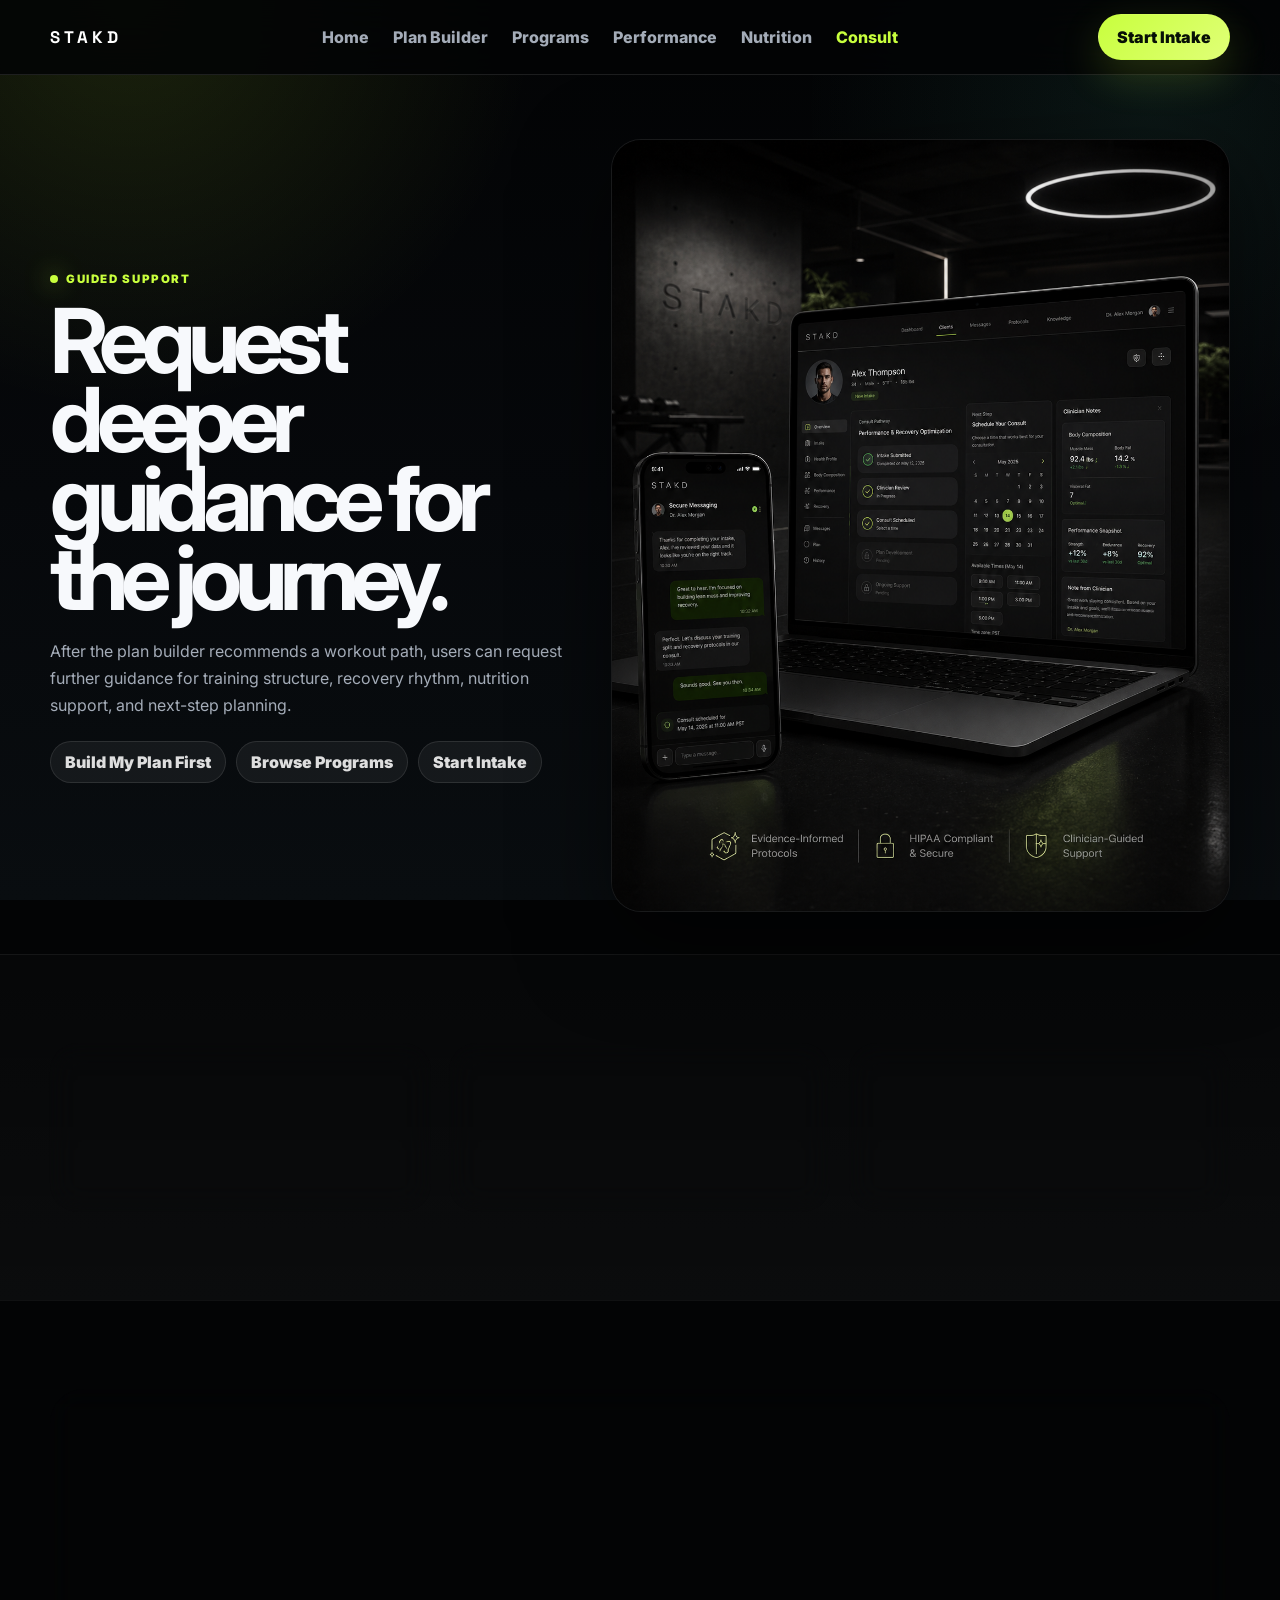
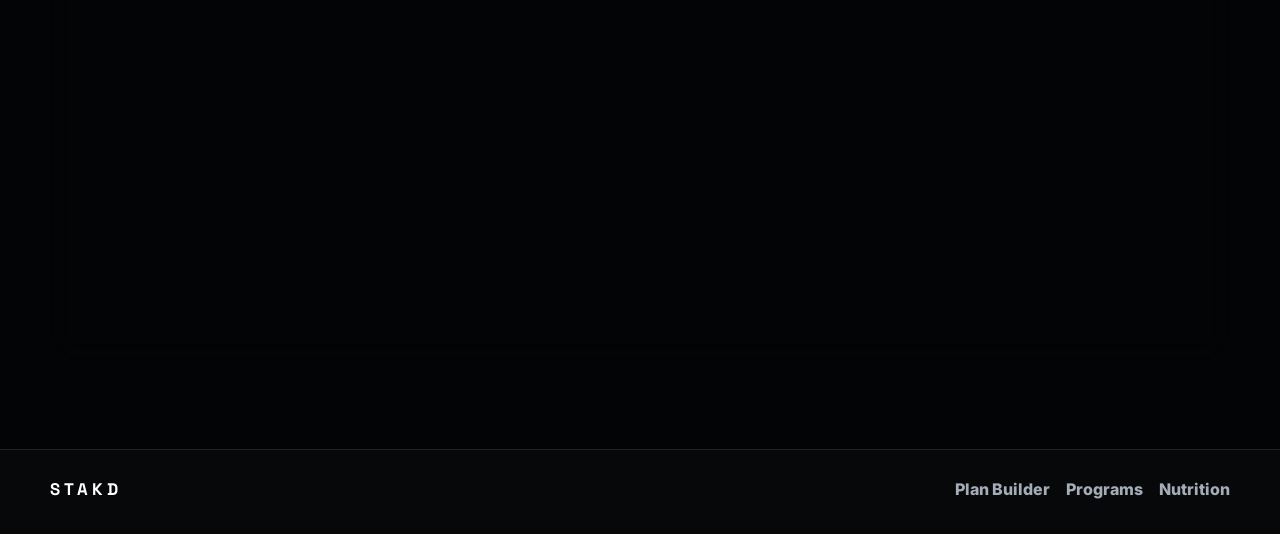
==== consult.html @ 35921d0e "Add consult page" ====
<!DOCTYPE html><html lang="en"><head><meta charset="UTF-8"><meta name="viewport" content="width=device-width, initial-scale=1.0"><title>STAKD | Guided Support</title><link rel="preconnect" href="https://fonts.googleapis.com"><link rel="preconnect" href="https://fonts.gstatic.com" crossorigin><link href="https://fonts.googleapis.com/css2?family=Inter:wght@400;500;600;700;800;900&family=Space+Grotesk:wght@400;500;700&display=swap" rel="stylesheet"><link rel="stylesheet" href="stakd-live.css?v=8"><link rel="stylesheet" href="pages.css?v=1"></head><body><header class="topbar"><div class="container nav"><a class="logo" href="index.html">STAKD</a><button class="menu-toggle" data-menu-toggle aria-label="Open navigation">☰</button><nav class="navlinks"><a href="index.html">Home</a><a href="plan-builder.html">Plan Builder</a><a href="programs.html">Programs</a><a href="performance.html">Performance</a><a href="nutrition.html">Nutrition</a><a class="active" href="consult.html">Consult</a></nav><div class="navcta"><a class="btn btn-primary" href="#consult-form">Start Intake</a></div></div></header><main><section class="page-hero"><div class="container page-hero-grid"><div><span class="eyebrow">Guided Support</span><h1>Request deeper guidance for the journey.</h1><p>After the plan builder recommends a workout path, users can request further guidance for training structure, recovery rhythm, nutrition support, and next-step planning.</p><div class="hero-mini-nav"><a href="plan-builder.html">Build My Plan First</a><a href="programs.html">Browse Programs</a><a href="#consult-form">Start Intake</a></div></div><div class="page-hero-img"><img src="84A07037-4C45-4E5B-ADD9-18933054A563.png" alt="STAKD guided support interface"></div></div></section><section class="section section-alt"><div class="container page-card-grid"><div class="page-card"><span class="mini">Step 1</span><h3>Build the plan.</h3><p>Use age, height, weight, goal, schedule, and training level to generate the starting track.</p></div><div class="page-card"><span class="mini">Step 2</span><h3>Review the path.</h3><p>Open the track page for detailed stats, focus areas, weekly breakdowns, and plan logic.</p></div><div class="page-card"><span class="mini">Step 3</span><h3>Request guidance.</h3><p>Submit the intake so the next step can be structured around the user's actual journey.</p></div></div></section><section class="section" id="consult-form"><div class="container"><div class="consult-card"><div><span class="eyebrow">STAKD Intake</span><h2>Start your guided support request.</h2><p>This form captures lead information for training, nutrition, recovery, and consult interest. It keeps the conversion path clean and professional.</p><div class="feature-list"><div><strong>Training plan:</strong> understand the user’s selected track and weekly schedule.</div><div><strong>Nutrition support:</strong> identify food structure and macro guidance needs.</div><div><strong>Recovery rhythm:</strong> understand sleep, soreness, readiness, and consistency barriers.</div></div></div><form class="form" id="leadForm"><input type="text" placeholder="Full name" required><input type="email" placeholder="Email" required><select required><option value="">Primary interest</option><option>Training Program</option><option>Nutrition Support</option><option>Recovery Optimization</option><option>Guided Performance Consult</option><option>Full STAKD Plan</option></select><textarea placeholder="Tell us your age, goal, training history, current obstacles, and what guidance you want."></textarea><button class="btn btn-primary" type="submit">Submit Request</button><p class="fine">This form is for general information and guidance requests only.</p></form></div></div></section></main><footer class="footer"><div class="container footer-shell"><a class="logo" href="index.html">STAKD</a><div class="footer-links"><a href="plan-builder.html">Plan Builder</a><a href="programs.html">Programs</a><a href="nutrition.html">Nutrition</a></div></div></footer><script src="nav.js?v=1"></script><script src="stakd-live.js?v=8"></script></body></html>
---- stakd-live.css ----
:root{--black:#030405;--charcoal:#07090c;--card:rgba(9,13,16,.82);--card2:rgba(16,21,26,.92);--line:rgba(255,255,255,.1);--text:#f7f9fc;--muted:#a4acb8;--lime:#c8ff3d;--mint:#62e8c8;--glow:0 30px 90px rgba(0,0,0,.55)}*{box-sizing:border-box}html{scroll-behavior:smooth}body{margin:0;background:#030405;color:var(--text);font-family:Inter,system-ui,-apple-system,BlinkMacSystemFont,"Segoe UI",sans-serif;overflow-x:hidden}body:before{content:"";position:fixed;inset:0;z-index:-2;background:radial-gradient(circle at 10% 0%,rgba(200,255,61,.12),transparent 28%),radial-gradient(circle at 90% 12%,rgba(98,232,200,.08),transparent 25%),linear-gradient(180deg,#030405,#06080b 55%,#090d10)}body:after{content:"";position:fixed;inset:0;z-index:-1;opacity:.08;background-image:radial-gradient(circle at 20% 20%,rgba(255,255,255,.12) .4px,transparent .5px);background-size:18px 18px}img{display:block;max-width:100%}a{text-decoration:none;color:inherit}.container{width:min(1180px,calc(100% - 32px));margin:0 auto}.topbar{position:sticky;top:0;z-index:50;background:rgba(3,4,5,.88);backdrop-filter:blur(18px);border-bottom:1px solid var(--line)}.nav{display:flex;align-items:center;justify-content:space-between;gap:18px;padding:14px 0}.logo{font-family:"Space Grotesk",Inter,sans-serif;font-size:1.05rem;font-weight:700;letter-spacing:.24em;color:#fff}.navlinks{display:flex;gap:24px;color:var(--muted);font-weight:800}.navlinks a:hover{color:#fff}.navcta{display:flex;gap:10px}.btn{display:inline-flex;align-items:center;justify-content:center;min-height:46px;padding:0 18px;border-radius:999px;border:1px solid transparent;font-weight:900;white-space:nowrap}.btn-primary{background:linear-gradient(135deg,var(--lime),#e0ff77);color:#071006;box-shadow:0 16px 42px rgba(200,255,61,.18)}.btn-dark{background:rgba(255,255,255,.055);border-color:var(--line);color:#fff}.hero{position:relative;min-height:calc(100vh - 75px);display:grid;align-items:center;padding:42px 0 70px}.hero-grid{display:grid;grid-template-columns:.9fr 1.1fr;gap:44px;align-items:center}.eyebrow{display:inline-flex;align-items:center;gap:8px;margin-bottom:16px;color:var(--lime);font-size:.72rem;font-weight:950;letter-spacing:.14em;text-transform:uppercase}.eyebrow:before{content:"";width:8px;height:8px;border-radius:50%;background:var(--lime);box-shadow:0 0 24px rgba(200,255,61,.85)}.ghostmark{display:block;margin-bottom:20px;font-family:"Space Grotesk",Inter,sans-serif;font-size:.95rem;letter-spacing:.42em;color:rgba(255,255,255,.42)}h1,h2,h3,p{margin-top:0}h1{font-size:clamp(3rem,7vw,6.2rem);line-height:.88;letter-spacing:-.08em;margin-bottom:20px}h2{font-size:clamp(2.05rem,4vw,4rem);line-height:.94;letter-spacing:-.06em;margin-bottom:16px}h3{font-size:clamp(1.35rem,2vw,2rem);line-height:1.05;letter-spacing:-.045em;margin-bottom:10px}p{color:var(--muted);line-height:1.7}.hero-copy p{max-width:640px;font-size:1.05rem}.hero-actions{display:flex;flex-wrap:wrap;gap:12px;margin:28px 0 32px}.stats{display:grid;grid-template-columns:repeat(3,1fr);gap:12px;max-width:600px}.stat{padding:17px;border-radius:20px;background:rgba(255,255,255,.045);border:1px solid var(--line)}.stat strong{display:block;font-size:1.45rem;letter-spacing:-.05em}.stat span{display:block;color:var(--muted);font-size:.84rem;font-weight:800}.hero-art{position:relative}.hero-art:before{content:"";position:absolute;top:4%;left:50%;transform:translateX(-50%);width:62%;aspect-ratio:1/.18;border:4px solid rgba(255,255,255,.88);border-radius:50%;opacity:.7}.hero-art img{position:relative;z-index:1;width:100%;border-radius:30px;border:1px solid rgba(255,255,255,.08);box-shadow:var(--glow)}.ticker{overflow:hidden;border-block:1px solid var(--line);background:rgba(255,255,255,.025);padding:16px 0}.ticker-track{display:flex;gap:34px;width:max-content;animation:ticker 28s linear infinite}.ticker span{font-family:"Space Grotesk",Inter,sans-serif;color:rgba(255,255,255,.66);font-size:.82rem;font-weight:700;letter-spacing:.16em;text-transform:uppercase}@keyframes ticker{to{transform:translateX(-50%)}}.section{padding:88px 0}.section-alt{background:linear-gradient(180deg,rgba(255,255,255,.015),rgba(255,255,255,.035));border-block:1px solid rgba(255,255,255,.04)}.section-head{max-width:780px;margin-bottom:30px}.glass,.plan-card,.copy-panel,.overlay,details,.consult-card{background:linear-gradient(160deg,rgba(255,255,255,.07),rgba(255,255,255,.026));border:1px solid var(--line);box-shadow:var(--glow);backdrop-filter:blur(16px)}.plan-grid{display:grid;grid-template-columns:repeat(4,1fr);gap:14px;margin-bottom:18px}.plan-card{border-radius:24px;padding:22px;text-align:left;color:#fff;cursor:pointer}.plan-card.active,.plan-card:hover{border-color:rgba(200,255,61,.38)}.tag,.mini{display:inline-flex;width:fit-content;border-radius:999px;padding:7px 10px;background:rgba(200,255,61,.15);color:var(--lime);font-size:.72rem;letter-spacing:.1em;text-transform:uppercase;font-weight:950}.plan-card h3{margin-top:18px}.result{display:grid;grid-template-columns:1.15fr .85fr;gap:20px;border-radius:28px;padding:28px}.result ul,.clean-list{margin:0;padding-left:18px;color:var(--muted);line-height:1.8}.split{display:grid;grid-template-columns:.85fr 1.15fr;gap:24px;align-items:center}.split.reverse{grid-template-columns:1.15fr .85fr}.copy-panel{border-radius:30px;padding:28px}.pillrow{display:flex;flex-wrap:wrap;gap:10px;margin-top:20px}.pillrow span{padding:10px 14px;border-radius:999px;background:rgba(255,255,255,.055);border:1px solid var(--line);font-weight:900;color:rgba(255,255,255,.86)}.imagebox{overflow:hidden;border-radius:30px;border:1px solid rgba(255,255,255,.08);box-shadow:var(--glow);background:#050608}.imagebox img{width:100%;height:100%;object-fit:cover}.imagebox.phone img{object-fit:contain}.performance-grid{display:grid;grid-template-columns:1.2fr .8fr .8fr;gap:18px}.image-card{position:relative;overflow:hidden;border-radius:28px;background:#050608;box-shadow:var(--glow);border:1px solid rgba(255,255,255,.08)}.image-card img{width:100%;height:100%;object-fit:cover;min-height:430px}.image-card.wide img{min-height:520px}.overlay{position:absolute;left:16px;right:16px;bottom:16px;padding:16px;border-radius:20px}.nutrition-grid{display:grid;grid-template-columns:1.05fr .95fr;gap:22px;align-items:stretch}.food img{min-height:560px}.icon-points{display:grid;gap:14px;margin:22px 0 26px}.icon-points div{padding:16px 18px;border-radius:18px;background:rgba(255,255,255,.035);border:1px solid var(--line)}.icon-points strong{display:block;margin-bottom:6px}.icon-points span{display:block;color:var(--muted);line-height:1.55}.consult-card{display:grid;grid-template-columns:.85fr 1.15fr;gap:26px;border-radius:34px;padding:30px}.form{display:grid;gap:12px}input,select,textarea{width:100%;min-height:54px;border-radius:16px;border:1px solid rgba(255,255,255,.1);background:rgba(6,9,12,.82);color:#fff;padding:0 16px;outline:none}textarea{min-height:130px;padding-top:16px;resize:vertical}.fine{font-size:.82rem;color:var(--muted);line-height:1.55}.faq-grid{display:grid;gap:12px}details{padding:18px 20px;border-radius:22px}summary{cursor:pointer;font-weight:950}.footer{padding:28px 0 34px;border-top:1px solid var(--line);background:rgba(255,255,255,.02)}.footer-shell{display:flex;justify-content:space-between;align-items:center;gap:20px}.footer-links{display:flex;gap:16px;color:var(--muted);font-weight:800}@media(max-width:1080px){.hero-grid,.split,.split.reverse,.nutrition-grid,.consult-card,.result{grid-template-columns:1fr}.performance-grid{grid-template-columns:1fr}.plan-grid{grid-template-columns:repeat(2,1fr)}}@media(max-width:780px){.topbar{position:relative}.nav{padding:14px 0}.navlinks,.navcta{display:none}.logo{font-size:1.16rem;letter-spacing:.16em}.hero{min-height:auto;padding:22px 0 48px}.hero-grid{display:flex;flex-direction:column-reverse;gap:22px}.hero-art img{border-radius:22px;max-height:48vh;object-fit:cover;object-position:center}.hero-art:before{width:55%;border-width:3px;top:2%}.ghostmark{display:none}.eyebrow{font-size:.68rem}h1{font-size:clamp(2.85rem,15vw,4.75rem);line-height:.88;margin-bottom:16px}.hero-copy p{font-size:.98rem}.hero-actions{display:grid;grid-template-columns:1fr;gap:10px;margin:22px 0}.btn{width:100%}.stats,.plan-grid{grid-template-columns:1fr}.section{padding:58px 0}.copy-panel,.consult-card,.result{padding:22px;border-radius:24px}.image-card img,.image-card.wide img,.food img{min-height:360px}.footer-shell{flex-direction:column;align-items:flex-start}.footer-links{flex-wrap:wrap}}
---- pages.css ----
.menu-toggle{display:none;width:46px;height:46px;border-radius:999px;border:1px solid rgba(255,255,255,.12);background:rgba(255,255,255,.06);color:#fff;font-size:1.45rem;font-weight:900}.page-hero{padding:64px 0 42px}.page-hero-grid{display:grid;grid-template-columns:.92fr 1.08fr;gap:34px;align-items:center}.page-hero-img{border-radius:30px;overflow:hidden;border:1px solid rgba(255,255,255,.08);box-shadow:0 30px 90px rgba(0,0,0,.55);background:#050608}.page-hero-img img{width:100%;height:100%;object-fit:cover}.page-card-grid{display:grid;grid-template-columns:repeat(3,1fr);gap:18px}.page-card{background:linear-gradient(160deg,rgba(255,255,255,.07),rgba(255,255,255,.026));border:1px solid rgba(255,255,255,.1);border-radius:28px;padding:24px;box-shadow:0 30px 90px rgba(0,0,0,.55);backdrop-filter:blur(16px)}.page-card p{margin-bottom:0}.navlinks a.active{color:#c8ff3d}.home-route-grid{display:grid;grid-template-columns:repeat(5,1fr);gap:14px}.home-route{min-height:190px;display:flex;flex-direction:column;justify-content:space-between;border-radius:24px;padding:22px;background:linear-gradient(160deg,rgba(255,255,255,.07),rgba(255,255,255,.026));border:1px solid rgba(255,255,255,.1);box-shadow:0 30px 90px rgba(0,0,0,.4)}.home-route:hover{border-color:rgba(200,255,61,.4)}.home-route strong{font-size:1.35rem;letter-spacing:-.04em}.home-route span{color:#a4acb8;line-height:1.5}.section-tight{padding:58px 0}.back-row{display:flex;flex-wrap:wrap;gap:10px;margin-top:22px}.feature-list{display:grid;gap:12px;margin-top:18px}.feature-list div{padding:14px 16px;border-radius:18px;border:1px solid rgba(255,255,255,.1);background:rgba(255,255,255,.035);color:#a4acb8;line-height:1.55}.feature-list strong{color:#fff}.hero-mini-nav{display:flex;flex-wrap:wrap;gap:10px;margin-top:22px}.hero-mini-nav a{padding:10px 14px;border-radius:999px;background:rgba(255,255,255,.055);border:1px solid rgba(255,255,255,.1);font-weight:900;color:rgba(255,255,255,.86)}.hero-mini-nav a:hover{background:#c8ff3d;color:#071006}@media(max-width:960px){.page-hero-grid,.page-card-grid,.home-route-grid{grid-template-columns:1fr}.page-hero{padding:34px 0}.page-hero-img img{max-height:48vh}.home-route{min-height:150px}}@media(max-width:780px){.menu-toggle{display:inline-flex;align-items:center;justify-content:center}.nav{position:relative}.navlinks{position:absolute;left:0;right:0;top:100%;display:none!important;padding:14px;background:rgba(3,4,5,.96);border:1px solid rgba(255,255,255,.1);border-radius:0 0 22px 22px;box-shadow:0 30px 80px rgba(0,0,0,.5)}body.nav-open .navlinks{display:grid!important;gap:12px}.navlinks a{padding:12px 10px}.navcta{display:none!important}.logo{font-size:1.08rem}}
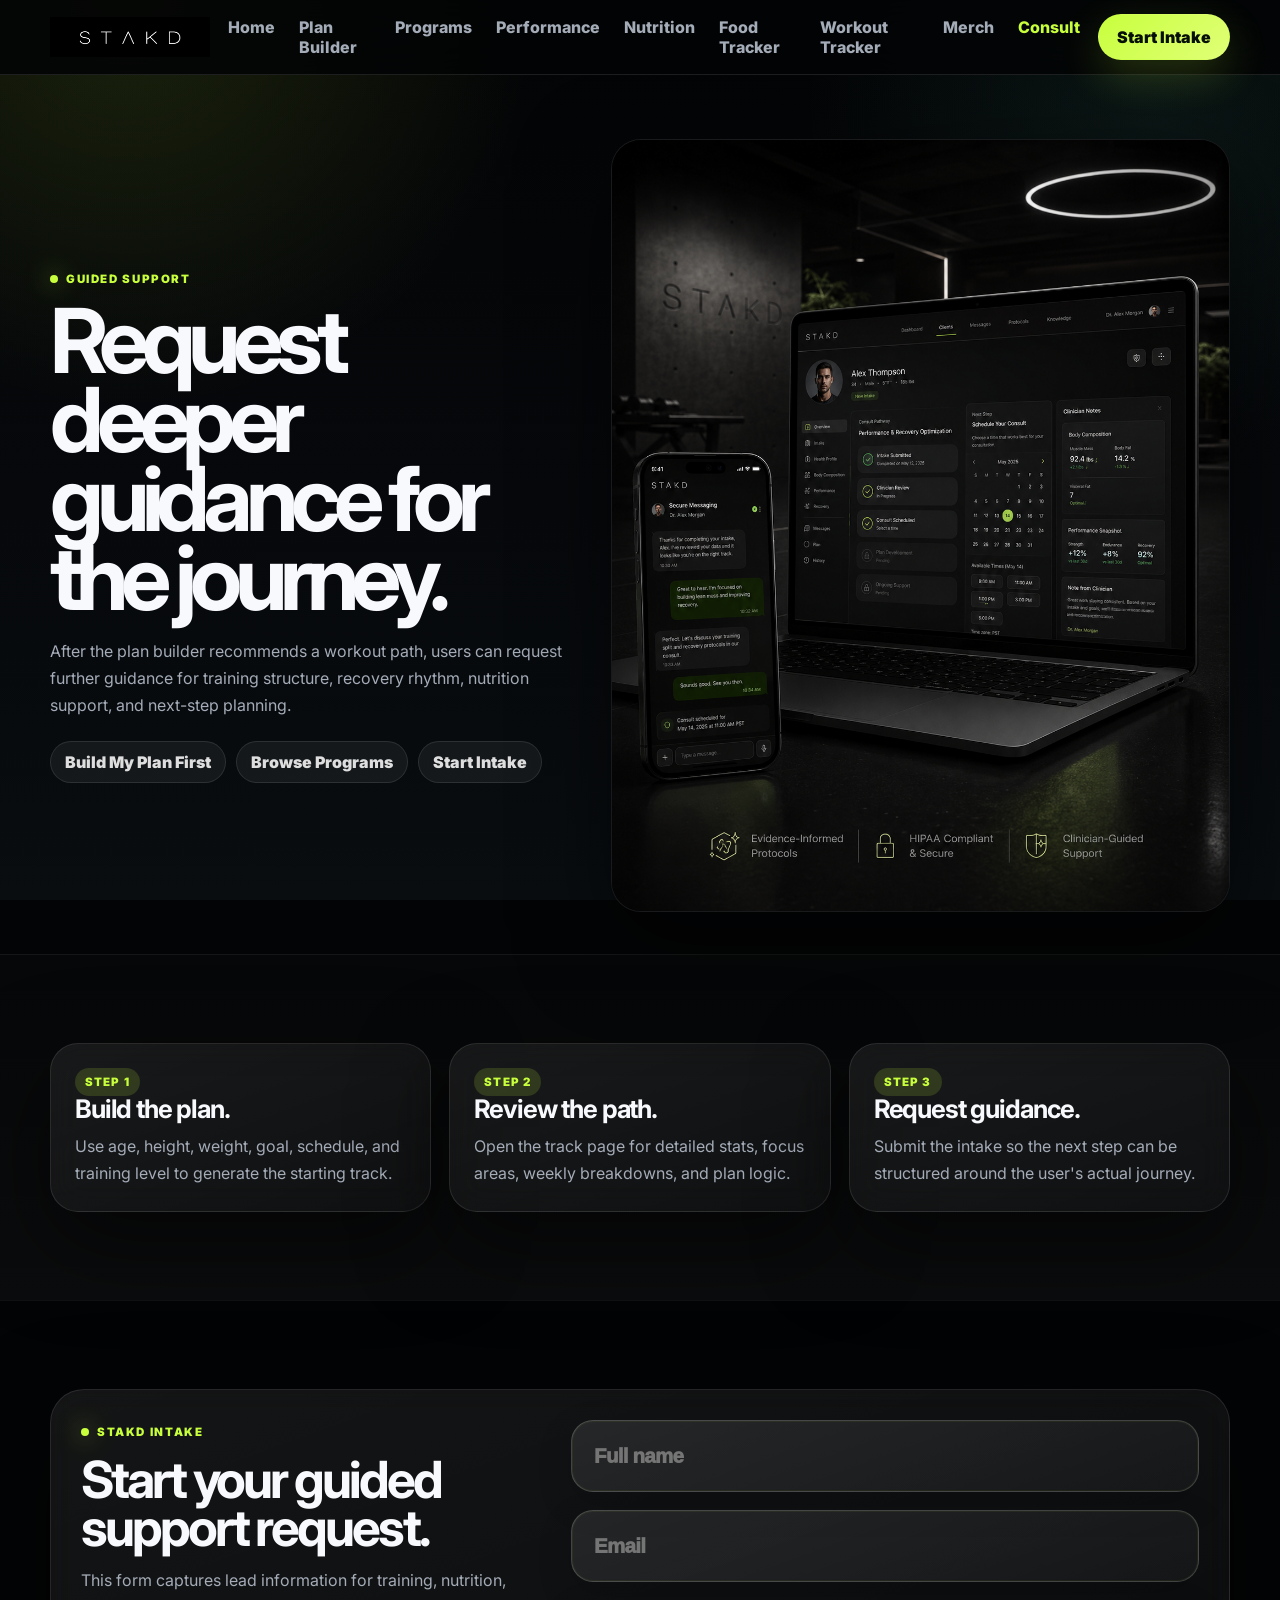
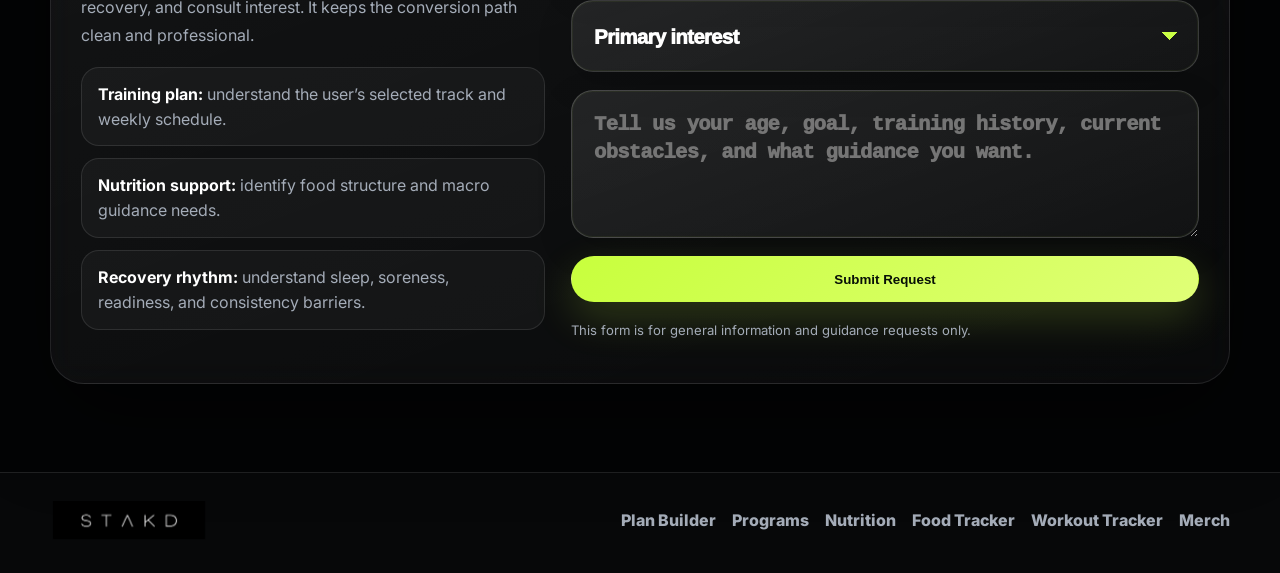
==== commit bcacdc16: "Cache bust consult uniform form fields" ====
--- a/consult.html
+++ b/consult.html
@@ -1 +1 @@
-<!DOCTYPE html><html lang="en"><head><meta charset="UTF-8"><meta name="viewport" content="width=device-width, initial-scale=1.0"><title>STAKD | Guided Support</title><link rel="preconnect" href="https://fonts.googleapis.com"><link rel="preconnect" href="https://fonts.gstatic.com" crossorigin><link href="https://fonts.googleapis.com/css2?family=Inter:wght@400;500;600;700;800;900&family=Space+Grotesk:wght@400;500;700&display=swap" rel="stylesheet"><link rel="stylesheet" href="stakd-live.css?v=8"><link rel="stylesheet" href="pages.css?v=1"></head><body><header class="topbar"><div class="container nav"><a class="logo" href="index.html">STAKD</a><button class="menu-toggle" data-menu-toggle aria-label="Open navigation">☰</button><nav class="navlinks"><a href="index.html">Home</a><a href="plan-builder.html">Plan Builder</a><a href="programs.html">Programs</a><a href="performance.html">Performance</a><a href="nutrition.html">Nutrition</a><a class="active" href="consult.html">Consult</a></nav><div class="navcta"><a class="btn btn-primary" href="#consult-form">Start Intake</a></div></div></header><main><section class="page-hero"><div class="container page-hero-grid"><div><span class="eyebrow">Guided Support</span><h1>Request deeper guidance for the journey.</h1><p>After the plan builder recommends a workout path, users can request further guidance for training structure, recovery rhythm, nutrition support, and next-step planning.</p><div class="hero-mini-nav"><a href="plan-builder.html">Build My Plan First</a><a href="programs.html">Browse Programs</a><a href="#consult-form">Start Intake</a></div></div><div class="page-hero-img"><img src="84A07037-4C45-4E5B-ADD9-18933054A563.png" alt="STAKD guided support interface"></div></div></section><section class="section section-alt"><div class="container page-card-grid"><div class="page-card"><span class="mini">Step 1</span><h3>Build the plan.</h3><p>Use age, height, weight, goal, schedule, and training level to generate the starting track.</p></div><div class="page-card"><span class="mini">Step 2</span><h3>Review the path.</h3><p>Open the track page for detailed stats, focus areas, weekly breakdowns, and plan logic.</p></div><div class="page-card"><span class="mini">Step 3</span><h3>Request guidance.</h3><p>Submit the intake so the next step can be structured around the user's actual journey.</p></div></div></section><section class="section" id="consult-form"><div class="container"><div class="consult-card"><div><span class="eyebrow">STAKD Intake</span><h2>Start your guided support request.</h2><p>This form captures lead information for training, nutrition, recovery, and consult interest. It keeps the conversion path clean and professional.</p><div class="feature-list"><div><strong>Training plan:</strong> understand the user’s selected track and weekly schedule.</div><div><strong>Nutrition support:</strong> identify food structure and macro guidance needs.</div><div><strong>Recovery rhythm:</strong> understand sleep, soreness, readiness, and consistency barriers.</div></div></div><form class="form" id="leadForm"><input type="text" placeholder="Full name" required><input type="email" placeholder="Email" required><select required><option value="">Primary interest</option><option>Training Program</option><option>Nutrition Support</option><option>Recovery Optimization</option><option>Guided Performance Consult</option><option>Full STAKD Plan</option></select><textarea placeholder="Tell us your age, goal, training history, current obstacles, and what guidance you want."></textarea><button class="btn btn-primary" type="submit">Submit Request</button><p class="fine">This form is for general information and guidance requests only.</p></form></div></div></section></main><footer class="footer"><div class="container footer-shell"><a class="logo" href="index.html">STAKD</a><div class="footer-links"><a href="plan-builder.html">Plan Builder</a><a href="programs.html">Programs</a><a href="nutrition.html">Nutrition</a></div></div></footer><script src="nav.js?v=1"></script><script src="stakd-live.js?v=8"></script></body></html>+<!DOCTYPE html><html lang="en"><head><meta charset="UTF-8"><meta name="viewport" content="width=device-width, initial-scale=1.0"><title>STAKD | Guided Support</title><link rel="preconnect" href="https://fonts.googleapis.com"><link rel="preconnect" href="https://fonts.gstatic.com" crossorigin><link href="https://fonts.googleapis.com/css2?family=Inter:wght@200;300;400;500;600;700;800;900&family=Space+Grotesk:wght@300;400;500;700&display=swap" rel="stylesheet"><link rel="stylesheet" href="stakd-live.css?v=20"><link rel="stylesheet" href="pages.css?v=20"><link rel="stylesheet" href="form-uniform.css?v=3"></head><body><header class="topbar"><div class="container nav"><a class="logo" href="index.html">STAKD</a><button class="menu-toggle" data-menu-toggle aria-label="Open navigation">☰</button><nav class="navlinks"><a href="index.html">Home</a><a href="plan-builder.html">Plan Builder</a><a href="programs.html">Programs</a><a href="performance.html">Performance</a><a href="nutrition.html">Nutrition</a><a href="food-tracker.html">Food Tracker</a><a href="workout-tracker.html">Workout Tracker</a><a href="merch.html">Merch</a><a class="active" href="consult.html">Consult</a></nav><div class="navcta"><a class="btn btn-primary" href="#consult-form">Start Intake</a></div></div></header><main><section class="page-hero"><div class="container page-hero-grid"><div><span class="eyebrow">Guided Support</span><h1>Request deeper guidance for the journey.</h1><p>After the plan builder recommends a workout path, users can request further guidance for training structure, recovery rhythm, nutrition support, and next-step planning.</p><div class="hero-mini-nav"><a href="plan-builder.html">Build My Plan First</a><a href="programs.html">Browse Programs</a><a href="#consult-form">Start Intake</a></div></div><div class="page-hero-img"><img src="84A07037-4C45-4E5B-ADD9-18933054A563.png" alt="STAKD guided support interface"></div></div></section><section class="section section-alt"><div class="container page-card-grid"><div class="page-card"><span class="mini">Step 1</span><h3>Build the plan.</h3><p>Use age, height, weight, goal, schedule, and training level to generate the starting track.</p></div><div class="page-card"><span class="mini">Step 2</span><h3>Review the path.</h3><p>Open the track page for detailed stats, focus areas, weekly breakdowns, and plan logic.</p></div><div class="page-card"><span class="mini">Step 3</span><h3>Request guidance.</h3><p>Submit the intake so the next step can be structured around the user's actual journey.</p></div></div></section><section class="section" id="consult-form"><div class="container"><div class="consult-card"><div><span class="eyebrow">STAKD Intake</span><h2>Start your guided support request.</h2><p>This form captures lead information for training, nutrition, recovery, and consult interest. It keeps the conversion path clean and professional.</p><div class="feature-list"><div><strong>Training plan:</strong> understand the user’s selected track and weekly schedule.</div><div><strong>Nutrition support:</strong> identify food structure and macro guidance needs.</div><div><strong>Recovery rhythm:</strong> understand sleep, soreness, readiness, and consistency barriers.</div></div></div><form class="form" id="leadForm"><input type="text" placeholder="Full name" required><input type="email" placeholder="Email" required><select required><option value="">Primary interest</option><option>Training Program</option><option>Nutrition Support</option><option>Recovery Optimization</option><option>Guided Performance Consult</option><option>Full STAKD Plan</option></select><textarea placeholder="Tell us your age, goal, training history, current obstacles, and what guidance you want."></textarea><button class="btn btn-primary" type="submit">Submit Request</button><p class="fine">This form is for general information and guidance requests only.</p></form></div></div></section></main><footer class="footer"><div class="container footer-shell"><a class="logo" href="index.html">STAKD</a><div class="footer-links"><a href="plan-builder.html">Plan Builder</a><a href="programs.html">Programs</a><a href="nutrition.html">Nutrition</a><a href="food-tracker.html">Food Tracker</a><a href="workout-tracker.html">Workout Tracker</a><a href="merch.html">Merch</a></div></div></footer><script src="nav.js?v=5"></script><script src="stakd-live.js?v=20"></script></body></html>
--- a/pages.css
+++ b/pages.css
@@ -1 +1,10 @@
-.menu-toggle{display:none;width:46px;height:46px;border-radius:999px;border:1px solid rgba(255,255,255,.12);background:rgba(255,255,255,.06);color:#fff;font-size:1.45rem;font-weight:900}.page-hero{padding:64px 0 42px}.page-hero-grid{display:grid;grid-template-columns:.92fr 1.08fr;gap:34px;align-items:center}.page-hero-img{border-radius:30px;overflow:hidden;border:1px solid rgba(255,255,255,.08);box-shadow:0 30px 90px rgba(0,0,0,.55);background:#050608}.page-hero-img img{width:100%;height:100%;object-fit:cover}.page-card-grid{display:grid;grid-template-columns:repeat(3,1fr);gap:18px}.page-card{background:linear-gradient(160deg,rgba(255,255,255,.07),rgba(255,255,255,.026));border:1px solid rgba(255,255,255,.1);border-radius:28px;padding:24px;box-shadow:0 30px 90px rgba(0,0,0,.55);backdrop-filter:blur(16px)}.page-card p{margin-bottom:0}.navlinks a.active{color:#c8ff3d}.home-route-grid{display:grid;grid-template-columns:repeat(5,1fr);gap:14px}.home-route{min-height:190px;display:flex;flex-direction:column;justify-content:space-between;border-radius:24px;padding:22px;background:linear-gradient(160deg,rgba(255,255,255,.07),rgba(255,255,255,.026));border:1px solid rgba(255,255,255,.1);box-shadow:0 30px 90px rgba(0,0,0,.4)}.home-route:hover{border-color:rgba(200,255,61,.4)}.home-route strong{font-size:1.35rem;letter-spacing:-.04em}.home-route span{color:#a4acb8;line-height:1.5}.section-tight{padding:58px 0}.back-row{display:flex;flex-wrap:wrap;gap:10px;margin-top:22px}.feature-list{display:grid;gap:12px;margin-top:18px}.feature-list div{padding:14px 16px;border-radius:18px;border:1px solid rgba(255,255,255,.1);background:rgba(255,255,255,.035);color:#a4acb8;line-height:1.55}.feature-list strong{color:#fff}.hero-mini-nav{display:flex;flex-wrap:wrap;gap:10px;margin-top:22px}.hero-mini-nav a{padding:10px 14px;border-radius:999px;background:rgba(255,255,255,.055);border:1px solid rgba(255,255,255,.1);font-weight:900;color:rgba(255,255,255,.86)}.hero-mini-nav a:hover{background:#c8ff3d;color:#071006}@media(max-width:960px){.page-hero-grid,.page-card-grid,.home-route-grid{grid-template-columns:1fr}.page-hero{padding:34px 0}.page-hero-img img{max-height:48vh}.home-route{min-height:150px}}@media(max-width:780px){.menu-toggle{display:inline-flex;align-items:center;justify-content:center}.nav{position:relative}.navlinks{position:absolute;left:0;right:0;top:100%;display:none!important;padding:14px;background:rgba(3,4,5,.96);border:1px solid rgba(255,255,255,.1);border-radius:0 0 22px 22px;box-shadow:0 30px 80px rgba(0,0,0,.5)}body.nav-open .navlinks{display:grid!important;gap:12px}.navlinks a{padding:12px 10px}.navcta{display:none!important}.logo{font-size:1.08rem}}+/* STAKD shared page styles */
+.menu-toggle{display:none;width:46px;height:46px;border-radius:999px;border:1px solid rgba(255,255,255,.12);background:rgba(255,255,255,.06);color:#fff;font-size:1.45rem;font-weight:900}.page-hero{padding:64px 0 42px}.page-hero-grid{display:grid;grid-template-columns:.92fr 1.08fr;gap:34px;align-items:center}.page-hero-img{border-radius:30px;overflow:hidden;border:1px solid rgba(255,255,255,.08);box-shadow:0 30px 90px rgba(0,0,0,.55);background:#050608}.page-hero-img img{width:100%;height:100%;object-fit:cover}.page-card-grid{display:grid;grid-template-columns:repeat(3,1fr);gap:18px}.page-card{background:linear-gradient(160deg,rgba(255,255,255,.07),rgba(255,255,255,.026));border:1px solid rgba(255,255,255,.1);border-radius:28px;padding:24px;box-shadow:0 30px 90px rgba(0,0,0,.55);backdrop-filter:blur(16px)}.page-card p{margin-bottom:0}.navlinks a.active{color:#c8ff3d}.home-route-grid{display:grid;grid-template-columns:repeat(5,1fr);gap:14px}.home-route{min-height:190px;display:flex;flex-direction:column;justify-content:space-between;border-radius:24px;padding:22px;background:linear-gradient(160deg,rgba(255,255,255,.07),rgba(255,255,255,.026));border:1px solid rgba(255,255,255,.1);box-shadow:0 30px 90px rgba(0,0,0,.4)}.home-route:hover{border-color:rgba(200,255,61,.4)}.home-route strong{font-size:1.35rem;letter-spacing:-.04em}.home-route span{color:#a4acb8;line-height:1.5}.section-tight{padding:58px 0}.back-row{display:flex;flex-wrap:wrap;gap:10px;margin-top:22px}.feature-list{display:grid;gap:12px;margin-top:18px}.feature-list div{padding:14px 16px;border-radius:18px;border:1px solid rgba(255,255,255,.1);background:rgba(255,255,255,.035);color:#a4acb8;line-height:1.55}.feature-list strong{color:#fff}.hero-mini-nav{display:flex;flex-wrap:wrap;gap:10px;margin-top:22px}.hero-mini-nav a{padding:10px 14px;border-radius:999px;background:rgba(255,255,255,.055);border:1px solid rgba(255,255,255,.1);font-weight:900;color:rgba(255,255,255,.86)}.hero-mini-nav a:hover{background:#c8ff3d;color:#071006}
+
+/* Static uploaded PNG wordmark used everywhere */
+.logo{position:relative!important;display:inline-block!important;width:176px!important;height:42px!important;background-image:url('6307DDBA-49D4-4F5E-B0A0-8D11873E1703.png')!important;background-repeat:no-repeat!important;background-position:center!important;background-size:contain!important;color:transparent!important;font-size:0!important;letter-spacing:0!important;text-indent:-9999px!important;overflow:hidden!important;text-shadow:none!important;transform:none!important;transition:none!important;animation:none!important;filter:none!important}.footer .logo{width:158px!important;height:38px!important}.ghostmark{position:relative!important;display:inline-block!important;width:260px!important;height:58px!important;background-image:url('6307DDBA-49D4-4F5E-B0A0-8D11873E1703.png')!important;background-repeat:no-repeat!important;background-position:left center!important;background-size:contain!important;color:transparent!important;font-size:0!important;letter-spacing:0!important;text-indent:-9999px!important;overflow:hidden!important;transform:none!important;transition:none!important;animation:none!important;filter:none!important}.logo:before,.logo:after,.ghostmark:before,.ghostmark:after{display:none!important;content:none!important}.logo:hover,.logo.logo-burst,.ghostmark:hover,.ghostmark.logo-burst{animation:none!important;transform:none!important;filter:none!important}
+
+/* Uniform, bold input system across Plan Builder, Food Tracker, Workout Tracker, Consult */
+.field input,.field select,.tracker-form input,.tracker-form select,.workout-form input,.workout-form select,.form input,.form select,.form textarea{width:100%!important;min-height:68px!important;border-radius:18px!important;border:1px solid rgba(255,255,255,.15)!important;background:linear-gradient(160deg,rgba(255,255,255,.085),rgba(255,255,255,.028))!important;color:#fff!important;padding:0 18px!important;font-size:1.12rem!important;font-weight:900!important;letter-spacing:-.025em!important;line-height:1.1!important;box-shadow:inset 0 0 0 1px rgba(200,255,61,.04)!important}.field select,.tracker-form select,.workout-form select,.form select{appearance:none!important;background-image:linear-gradient(160deg,rgba(255,255,255,.085),rgba(255,255,255,.028)),linear-gradient(45deg,transparent 50%,#c8ff3d 50%),linear-gradient(135deg,#c8ff3d 50%,transparent 50%)!important;background-position:0 0,calc(100% - 22px) 50%,calc(100% - 15px) 50%!important;background-size:100% 100%,7px 7px,7px 7px!important;background-repeat:no-repeat!important}.field textarea,.tracker-form textarea,.workout-form textarea,.form textarea{min-height:132px!important;padding-top:18px!important;line-height:1.35!important}.field label,.tracker-form label,.workout-form label,.form label{font-size:1rem!important;font-weight:950!important;color:#f7f9fc!important;letter-spacing:-.015em!important}.field input[type="number"],.tracker-form input[type="number"],.workout-form input[type="number"],.form input[type="number"]{font-size:1.55rem!important;font-weight:950!important;letter-spacing:-.055em!important}.field input:focus,.field select:focus,.tracker-form input:focus,.tracker-form select:focus,.workout-form input:focus,.workout-form select:focus,.form input:focus,.form select:focus,.form textarea:focus{border-color:rgba(200,255,61,.65)!important;box-shadow:0 0 0 4px rgba(200,255,61,.14),0 18px 48px rgba(0,0,0,.28)!important}.field-grid,.two-col,.three-col,.four-col{align-items:stretch!important}.field,.tracker-form>div,.workout-form>div{min-width:0}
+
+@media(max-width:960px){.page-hero-grid,.page-card-grid,.home-route-grid{grid-template-columns:1fr}.page-hero{padding:34px 0}.page-hero-img img{max-height:48vh}.home-route{min-height:150px}}@media(max-width:780px){.menu-toggle{display:inline-flex;align-items:center;justify-content:center}.nav{position:relative}.navlinks{position:absolute;left:0;right:0;top:100%;display:none!important;padding:14px;background:rgba(3,4,5,.96);border:1px solid rgba(255,255,255,.1);border-radius:0 0 22px 22px;box-shadow:0 30px 80px rgba(0,0,0,.5)}body.nav-open .navlinks{display:grid!important;gap:12px}.navlinks a{padding:12px 10px}.navcta{display:none!important}.logo{width:136px!important;height:34px!important}.ghostmark{width:210px!important;height:48px!important}.field input,.field select,.tracker-form input,.tracker-form select,.workout-form input,.workout-form select,.form input,.form select{min-height:72px!important;font-size:1.2rem!important}.field input[type="number"],.tracker-form input[type="number"],.workout-form input[type="number"],.form input[type="number"]{font-size:1.72rem!important}}
--- a/form-uniform.css
+++ b/form-uniform.css
@@ -0,0 +1,2 @@
+/* STAKD final unified form system: all fields same size, bold, mobile-first */
+.field input,.field select,.tracker-form input,.tracker-form select,.workout-form input,.workout-form select,.form input,.form select,.form textarea,.builder-form input,.builder-form select{box-sizing:border-box!important;display:block!important;width:100%!important;height:72px!important;min-height:72px!important;border-radius:22px!important;border:1px solid rgba(255,255,255,.18)!important;background:linear-gradient(160deg,rgba(255,255,255,.09),rgba(255,255,255,.032))!important;color:#fff!important;padding:0 22px!important;font-size:1.28rem!important;font-weight:950!important;letter-spacing:-.035em!important;line-height:72px!important;box-shadow:inset 0 0 0 1px rgba(200,255,61,.05),0 12px 34px rgba(0,0,0,.18)!important;outline:none!important}.field select,.tracker-form select,.workout-form select,.form select,.builder-form select{-webkit-appearance:none!important;appearance:none!important;padding-right:54px!important;background-image:linear-gradient(160deg,rgba(255,255,255,.09),rgba(255,255,255,.032)),linear-gradient(45deg,transparent 50%,#c8ff3d 50%),linear-gradient(135deg,#c8ff3d 50%,transparent 50%)!important;background-position:0 0,calc(100% - 28px) 50%,calc(100% - 20px) 50%!important;background-size:100% 100%,8px 8px,8px 8px!important;background-repeat:no-repeat!important}.field input[type="number"],.tracker-form input[type="number"],.workout-form input[type="number"],.form input[type="number"],.builder-form input[type="number"]{font-size:1.72rem!important;font-weight:950!important;letter-spacing:-.06em!important}.field textarea,.tracker-form textarea,.workout-form textarea,.form textarea{height:auto!important;min-height:148px!important;padding:20px 22px!important;line-height:1.35!important;resize:vertical!important}.field input:disabled,.tracker-form input:disabled,.workout-form input:disabled,.form input:disabled{opacity:1!important;color:rgba(255,255,255,.8)!important}.field label,.tracker-form label,.workout-form label,.form label,.builder-form label{display:block!important;margin-bottom:10px!important;font-size:1.02rem!important;font-weight:950!important;color:#f7f9fc!important;letter-spacing:-.018em!important;line-height:1.1!important}.field input:focus,.field select:focus,.tracker-form input:focus,.tracker-form select:focus,.workout-form input:focus,.workout-form select:focus,.form input:focus,.form select:focus,.form textarea:focus,.builder-form input:focus,.builder-form select:focus{border-color:rgba(200,255,61,.68)!important;box-shadow:0 0 0 4px rgba(200,255,61,.14),0 18px 48px rgba(0,0,0,.3)!important}.field-grid,.two-col,.three-col,.four-col{align-items:stretch!important}.field,.tracker-form>div,.workout-form>div,.builder-form>div{min-width:0!important}.tracker-form,.workout-form,.builder-form,.form{gap:18px!important}@media(max-width:780px){.field input,.field select,.tracker-form input,.tracker-form select,.workout-form input,.workout-form select,.form input,.form select,.builder-form input,.builder-form select{height:76px!important;min-height:76px!important;font-size:1.28rem!important;line-height:76px!important;border-radius:22px!important}.field input[type="number"],.tracker-form input[type="number"],.workout-form input[type="number"],.form input[type="number"],.builder-form input[type="number"]{font-size:1.86rem!important}.field label,.tracker-form label,.workout-form label,.form label,.builder-form label{font-size:1.04rem!important}}
